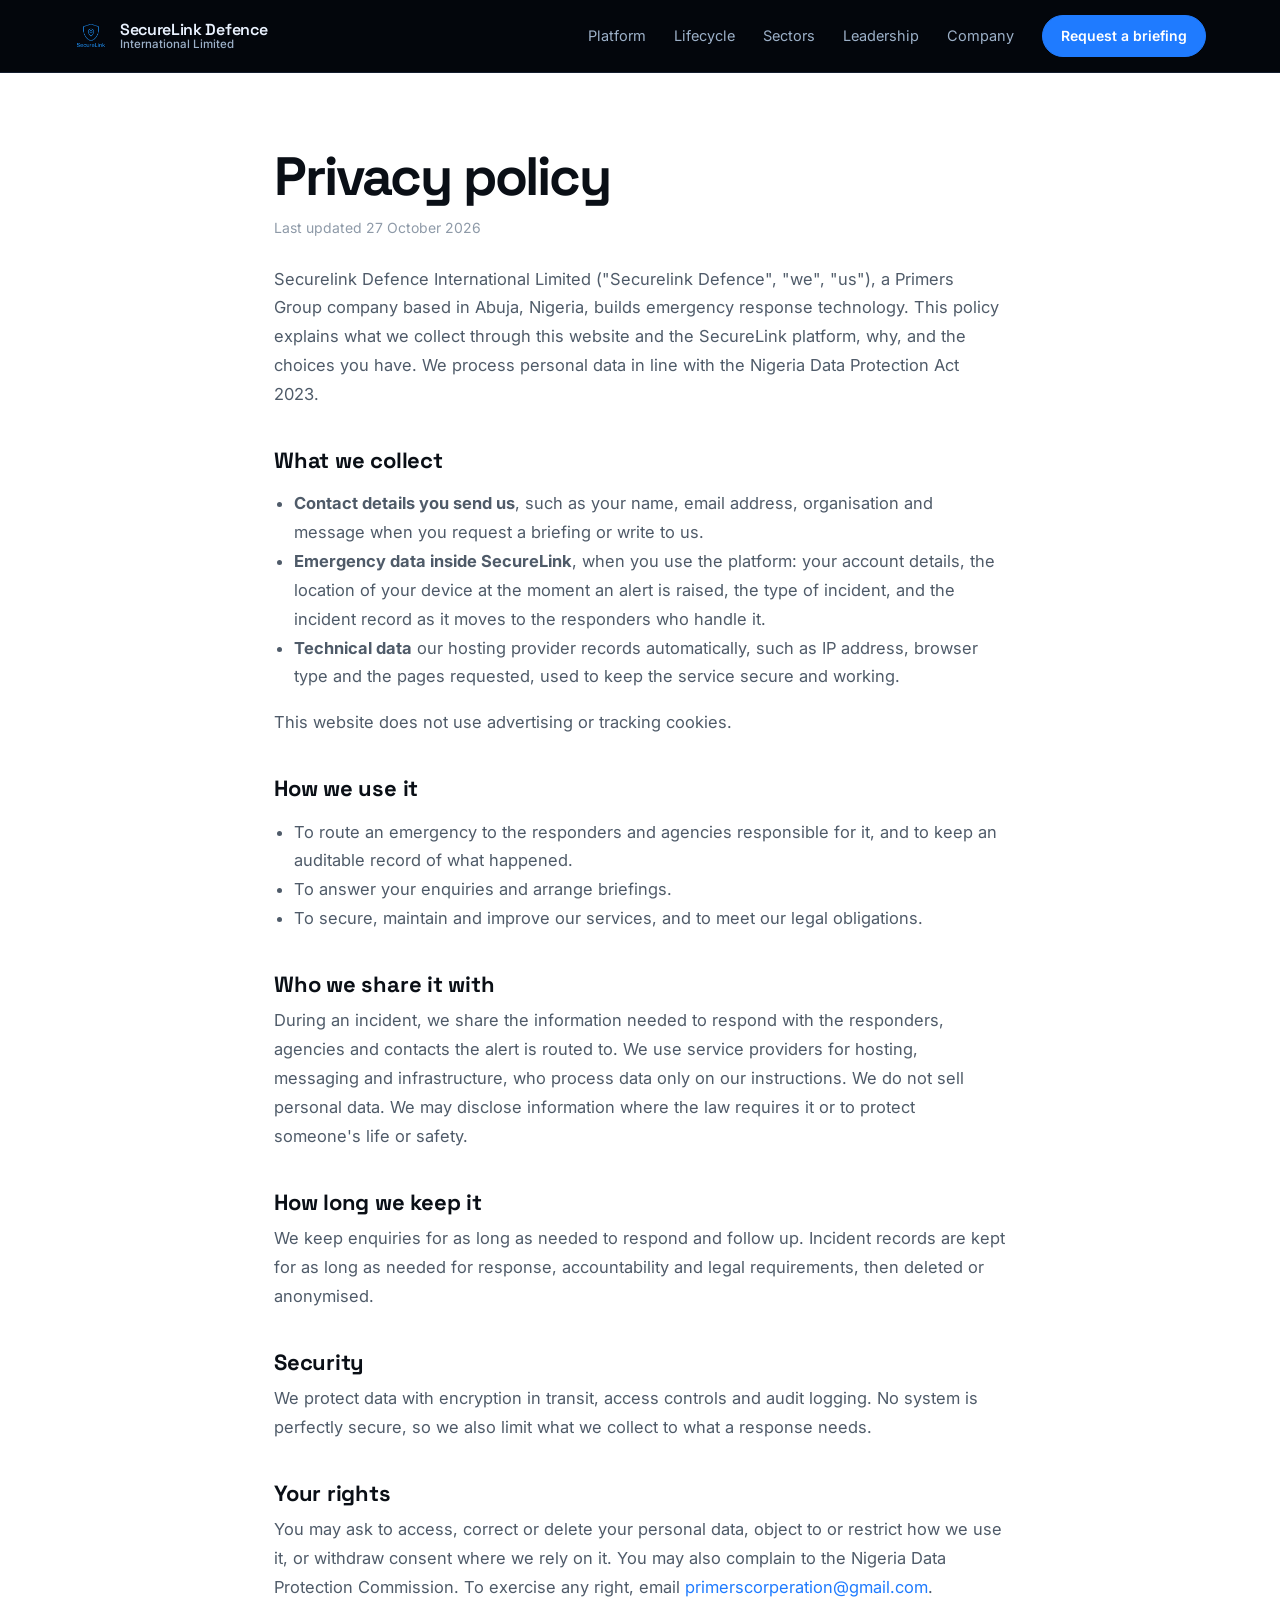
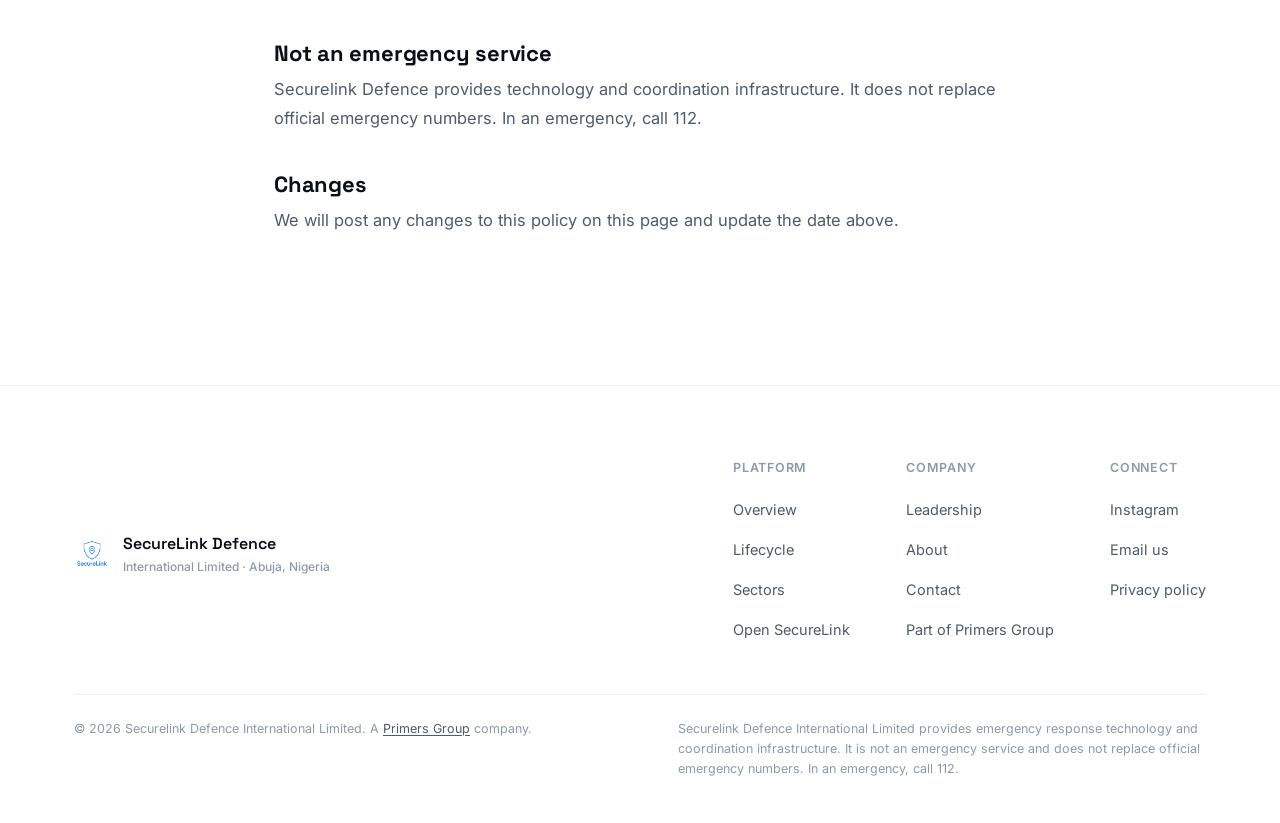
==== privacy/index.html @ c54539e2 "Rebuild Securelink Defence site with team photos, privacy policy and SEO Dark command-centre hero wi" ====
<!doctype html>
<html lang="en-NG">
<head>
<meta charset="utf-8" />
<meta name="viewport" content="width=device-width, initial-scale=1, viewport-fit=cover" />
<title>Privacy policy · Securelink Defence</title>
<meta name="description" content="How Securelink Defence International Limited collects, uses, protects and shares information." />
<link rel="canonical" href="https://securelinkdefence.primersgroup.ng/privacy/" />
<meta name="theme-color" content="#03060c" />
<meta name="robots" content="index,follow,max-image-preview:large" />
<meta property="og:type" content="website" />
<meta property="og:site_name" content="Securelink Defence" />
<meta property="og:title" content="Securelink Defence · When help has to arrive" />
<meta property="og:description" content="Emergency response infrastructure engineered for a locked screen, a dead network, and the seconds that decide an outcome." />
<meta property="og:url" content="https://securelinkdefence.primersgroup.ng/" />
<meta property="og:image" content="https://securelinkdefence.primersgroup.ng/og.jpg" />
<meta property="og:image:width" content="1200" />
<meta property="og:image:height" content="630" />
<meta name="twitter:card" content="summary_large_image" />
<link rel="icon" href="/securelink-logo.png" />
<link rel="apple-touch-icon" href="/securelink-logo.png" />
<link rel="preconnect" href="https://fonts.googleapis.com" />
<link rel="preconnect" href="https://fonts.gstatic.com" crossorigin />
<link href="https://fonts.googleapis.com/css2?family=Space+Grotesk:wght@500;600;700&family=Inter:wght@400;500;600&display=swap" rel="stylesheet" />
<link rel="stylesheet" href="/site.css" />
<script>document.documentElement.classList.add('js')</script>
</head>
<body>
<a class="skip" href="/#main">Skip to content</a>

<nav class="nav page" id="nav">
  <div class="wrap nav-in">
    <a class="brand" href="/" aria-label="Securelink Defence International Limited, home">
      <img src="/securelink-logo.png" alt="" width="34" height="34" />
      <span class="wm">SecureLink Defence<small>International Limited</small></span>
    </a>
    <div class="navlinks" id="navlinks">
      <a href="/#platform">Platform</a>
      <a href="/#lifecycle">Lifecycle</a>
      <a href="/#sectors">Sectors</a>
      <a href="/#team">Leadership</a>
      <a href="/#company">Company</a>
      <a class="btn sm" href="/#contact">Request a briefing</a>
    </div>
    <button class="menu" id="menu" aria-label="Open menu" aria-expanded="false" aria-controls="navlinks"><span></span><span></span></button>
  </div>
</nav>

<main id="main" class="legal"><div class="wrap">
<h1>Privacy policy</h1>
<p class="upd">Last updated 27 October 2026</p>
<p class="intro">Securelink Defence International Limited ("Securelink Defence", "we", "us"), a Primers Group company based in Abuja, Nigeria, builds emergency response technology. This policy explains what we collect through this website and the SecureLink platform, why, and the choices you have. We process personal data in line with the Nigeria Data Protection Act 2023.</p>
<h2>What we collect</h2>
<ul>
<li><b>Contact details you send us</b>, such as your name, email address, organisation and message when you request a briefing or write to us.</li>
<li><b>Emergency data inside SecureLink</b>, when you use the platform: your account details, the location of your device at the moment an alert is raised, the type of incident, and the incident record as it moves to the responders who handle it.</li>
<li><b>Technical data</b> our hosting provider records automatically, such as IP address, browser type and the pages requested, used to keep the service secure and working.</li>
</ul>
<p>This website does not use advertising or tracking cookies.</p>
<h2>How we use it</h2>
<ul>
<li>To route an emergency to the responders and agencies responsible for it, and to keep an auditable record of what happened.</li>
<li>To answer your enquiries and arrange briefings.</li>
<li>To secure, maintain and improve our services, and to meet our legal obligations.</li>
</ul>
<h2>Who we share it with</h2>
<p>During an incident, we share the information needed to respond with the responders, agencies and contacts the alert is routed to. We use service providers for hosting, messaging and infrastructure, who process data only on our instructions. We do not sell personal data. We may disclose information where the law requires it or to protect someone's life or safety.</p>
<h2>How long we keep it</h2>
<p>We keep enquiries for as long as needed to respond and follow up. Incident records are kept for as long as needed for response, accountability and legal requirements, then deleted or anonymised.</p>
<h2>Security</h2>
<p>We protect data with encryption in transit, access controls and audit logging. No system is perfectly secure, so we also limit what we collect to what a response needs.</p>
<h2>Your rights</h2>
<p>You may ask to access, correct or delete your personal data, object to or restrict how we use it, or withdraw consent where we rely on it. You may also complain to the Nigeria Data Protection Commission. To exercise any right, email <a href="mailto:primerscorperation@gmail.com">primerscorperation@gmail.com</a>.</p>
<h2>Not an emergency service</h2>
<p>Securelink Defence provides technology and coordination infrastructure. It does not replace official emergency numbers. In an emergency, call 112.</p>
<h2>Changes</h2>
<p>We will post any changes to this policy on this page and update the date above.</p>
</div></main>

<footer>
  <div class="wrap">
    <div class="foot-top">
      <div class="foot-brand">
        <img src="/securelink-logo.png" alt="" width="36" height="36" />
        <span class="wm">SecureLink Defence<small>International Limited &middot; Abuja, Nigeria</small></span>
      </div>
      <div class="foot-links">
        <div class="foot-col"><h4>Platform</h4><a href="/#platform">Overview</a><a href="/#lifecycle">Lifecycle</a><a href="/#sectors">Sectors</a><a href="https://securelink.primersgroup.ng" target="_blank" rel="noopener">Open SecureLink</a></div>
        <div class="foot-col"><h4>Company</h4><a href="/#team">Leadership</a><a href="/#company">About</a><a href="/#contact">Contact</a><a href="https://primersgroup.ng" target="_blank" rel="noopener">Part of Primers Group</a></div>
        <div class="foot-col"><h4>Connect</h4><a href="https://www.instagram.com/securelink_defence/" target="_blank" rel="noopener me">Instagram</a><a href="mailto:primerscorperation@gmail.com">Email us</a><a href="/privacy/">Privacy policy</a></div>
      </div>
    </div>
    <div class="foot-bottom">
      <span>&copy; 2026 Securelink Defence International Limited. A <a href="https://primersgroup.ng" target="_blank" rel="noopener">Primers Group</a> company.</span>
      <span class="disc">Securelink Defence International Limited provides emergency response technology and coordination infrastructure. It is not an emergency service and does not replace official emergency numbers. In an emergency, call 112.</span>
    </div>
  </div>
</footer>
<script src="/site.js" defer></script>
</body>
</html>
---- site.css ----
:root{
  --bg:#ffffff;--soft:#F5F8FC;--ink:#0A0F16;--ink-2:#4F5B69;--ink-3:#8E9AA8;
  --blue:#1F7BFF;--blue-2:#0A5FD6;--glow:#4DA3FF;--line:#E7ECF2;--line-2:#D9E1EB;
  --night:#03060C;--night-2:#08101C;--night-line:rgba(120,170,255,.14);--night-ink:#EAF2FF;--night-ink-2:#9CB0C8;
  --display:"Space Grotesk",-apple-system,BlinkMacSystemFont,"Segoe UI",sans-serif;
  --sans:Inter,-apple-system,BlinkMacSystemFont,"Segoe UI",Roboto,Helvetica,Arial,sans-serif;
  --wrap:1180px;
}
*{box-sizing:border-box}
html{scroll-behavior:smooth;-webkit-text-size-adjust:100%;scroll-padding-top:80px}
body{margin:0;background:var(--bg);color:var(--ink);font-family:var(--sans);font-size:17px;line-height:1.6;-webkit-font-smoothing:antialiased;text-rendering:optimizeLegibility;overflow-x:hidden}
::selection{background:rgba(31,123,255,.18)}
a{color:inherit;text-decoration:none}
img{max-width:100%;display:block}
.skip{position:absolute;left:-999px;top:8px;background:#fff;color:var(--ink);padding:10px 14px;border-radius:8px;z-index:100}
.skip:focus{left:12px}
:focus-visible{outline:2px solid var(--glow);outline-offset:3px;border-radius:6px}
.wrap{max-width:var(--wrap);margin:0 auto;padding:0 max(24px,env(safe-area-inset-left))}
h1,h2,h3{margin:0;font-family:var(--display);font-weight:700;letter-spacing:-.02em;text-wrap:balance}
h1{font-size:clamp(42px,6.6vw,84px);line-height:1;letter-spacing:-.04em}
h2{font-size:clamp(30px,4.2vw,50px);line-height:1.06;letter-spacing:-.032em;max-width:22ch}
h3{font-size:20px;letter-spacing:-.012em}
p{margin:0}

.btn{display:inline-flex;align-items:center;justify-content:center;gap:9px;min-height:48px;font-weight:600;font-size:15px;padding:12px 24px;border-radius:100px;background:var(--blue);color:#fff;border:1px solid var(--blue);transition:background .2s,transform .2s,box-shadow .2s;box-shadow:0 8px 30px -10px rgba(31,123,255,.7)}
.btn:hover{background:var(--blue-2);border-color:var(--blue-2);transform:translateY(-1px)}
.btn.sm{min-height:42px;padding:9px 18px;font-size:14px;box-shadow:none}
.btn.ghost{background:rgba(255,255,255,.04);color:var(--night-ink);border-color:rgba(160,195,255,.28);box-shadow:none}
.btn.ghost:hover{background:rgba(255,255,255,.1)}
.btn.light{background:#fff;color:var(--ink);border-color:#fff;box-shadow:none}
.btn.light:hover{background:#E6F0FF}
.btn.ghost-l{background:transparent;color:#fff;border-color:rgba(255,255,255,.3);box-shadow:none}
.btn.ghost-l:hover{background:rgba(255,255,255,.08)}

/* nav */
.nav{position:fixed;inset:0 0 auto;z-index:50;transition:background .3s,border-color .3s;border-bottom:1px solid transparent;padding-top:env(safe-area-inset-top)}
.nav.solid{background:rgba(3,6,12,.82);backdrop-filter:saturate(160%) blur(16px);-webkit-backdrop-filter:saturate(160%) blur(16px);border-color:var(--night-line)}
.nav-in{display:flex;align-items:center;gap:26px;height:72px}
.brand{display:flex;align-items:center;gap:12px;margin-right:auto;color:var(--night-ink)}
.brand img{width:34px;height:34px;border-radius:8px}
.brand .wm{font-family:var(--display);font-weight:600;font-size:16px;letter-spacing:-.02em;line-height:1.1}
.brand .wm small{display:block;font-family:var(--sans);font-size:11.5px;font-weight:500;color:var(--night-ink-2);letter-spacing:0}
.navlinks{display:flex;gap:28px;align-items:center}
.navlinks a:not(.btn){font-size:14.5px;color:var(--night-ink-2);transition:color .2s}
.navlinks a:not(.btn):hover{color:#fff}
.menu{display:none;width:44px;height:44px;border:1px solid var(--night-line);border-radius:12px;background:transparent;cursor:pointer;flex-direction:column;justify-content:center;align-items:center;gap:6px}
.menu span{width:18px;height:1.6px;background:#fff;transition:transform .25s}
.menu[aria-expanded=true] span:first-child{transform:translateY(3.8px) rotate(45deg)}
.menu[aria-expanded=true] span:last-child{transform:translateY(-3.8px) rotate(-45deg)}

/* hero */
.hero{position:relative;background:radial-gradient(90% 70% at 72% 40%,#0B2550 0%,var(--night) 62%);color:var(--night-ink);overflow:hidden;padding-top:72px}
.grid-bg{position:absolute;inset:0;background-image:linear-gradient(var(--night-line) 1px,transparent 1px),linear-gradient(90deg,var(--night-line) 1px,transparent 1px);background-size:64px 64px;mask-image:radial-gradient(70% 70% at 60% 40%,#000 0%,transparent 80%);-webkit-mask-image:radial-gradient(70% 70% at 60% 40%,#000 0%,transparent 80%);opacity:.55}
.hero-in{position:relative;display:grid;grid-template-columns:1.05fr .95fr;gap:40px;align-items:center;min-height:min(860px,calc(100svh - 72px));padding-top:72px;padding-bottom:96px}
.tag{display:inline-flex;align-items:center;gap:10px;font-size:13px;font-weight:500;color:var(--night-ink-2);border:1px solid var(--night-line);border-radius:100px;padding:7px 14px;background:rgba(255,255,255,.03);margin-bottom:28px}
.dot{width:7px;height:7px;border-radius:50%;background:#35D07F;box-shadow:0 0 0 0 rgba(53,208,127,.6);animation:ping 2.2s infinite}
@keyframes ping{70%{box-shadow:0 0 0 9px rgba(53,208,127,0)}100%{box-shadow:0 0 0 0 rgba(53,208,127,0)}}
.hero h1{color:#fff;max-width:11ch}
.hero .sub{max-width:52ch;margin-top:26px;color:var(--night-ink-2);font-size:clamp(17px,1.7vw,20px);line-height:1.6}
.hero-cta{display:flex;gap:12px;flex-wrap:wrap;margin-top:36px}
.hero-art{position:relative;aspect-ratio:800/628}
.hero-art img{width:100%;height:100%;object-fit:cover;mask-image:radial-gradient(closest-side,#000 62%,transparent 100%);-webkit-mask-image:radial-gradient(closest-side,#000 62%,transparent 100%);animation:float 7s ease-in-out infinite}
.halo{position:absolute;inset:12%;border-radius:50%;background:radial-gradient(circle,rgba(77,163,255,.45),transparent 65%);filter:blur(30px);animation:breathe 5s ease-in-out infinite}
@keyframes float{50%{transform:translateY(-10px)}}
@keyframes breathe{50%{opacity:.6;transform:scale(1.06)}}
.chip{position:absolute;display:flex;flex-direction:column;gap:2px;padding:11px 15px;border-radius:14px;background:rgba(8,16,28,.72);border:1px solid var(--night-line);backdrop-filter:blur(10px);-webkit-backdrop-filter:blur(10px);font-size:12.5px;color:var(--night-ink-2);box-shadow:0 18px 40px -18px rgba(0,0,0,.8)}
.chip b{font-family:var(--display);font-size:14px;color:#fff;font-weight:600;display:flex;align-items:center;gap:8px}
.chip b::before{content:"";width:7px;height:7px;border-radius:50%;background:var(--glow)}
.chip.ok b::before{background:#35D07F}
.c1{left:-2%;top:14%;animation:float 6s ease-in-out infinite}
.c2{right:-2%;top:44%;animation:float 7.5s ease-in-out infinite .6s}
.c3{left:8%;bottom:6%;animation:float 6.8s ease-in-out infinite 1.2s}

/* sections */
.sec{padding:128px 0}
.soft{background:var(--soft)}
.dark{background:var(--night);color:var(--night-ink)}
.dark h2,.dark h3{color:#fff}
.eyebrow{font-weight:600;font-size:13.5px;color:var(--blue);margin-bottom:16px;letter-spacing:.08em;text-transform:uppercase}
.dark .eyebrow{color:var(--glow)}
.sec-lead{color:var(--ink-2);font-size:19px;line-height:1.62;max-width:60ch;margin-top:22px}
.sec-lead b{color:var(--ink)}
.dark .sec-lead{color:var(--night-ink-2)}
.split{display:grid;grid-template-columns:1fr 1fr;gap:64px;align-items:start}
.statement{font-size:clamp(34px,5vw,60px);max-width:12ch}
.body p{color:var(--ink-2);font-size:17.5px;line-height:1.74}
.body p+p{margin-top:18px}

.triggers{display:grid;grid-template-columns:repeat(4,1fr);gap:16px;margin-top:56px}
.trig{padding:30px 26px;border:1px solid var(--night-line);border-radius:20px;background:linear-gradient(180deg,rgba(31,123,255,.08),rgba(255,255,255,.01))}
.trig svg{width:30px;height:30px;fill:none;stroke:var(--glow);stroke-width:1.5;stroke-linecap:round;stroke-linejoin:round;margin-bottom:22px}
.trig h3{font-size:18px;margin-bottom:8px}
.trig p{color:var(--night-ink-2);font-size:15px;line-height:1.6}

.pillars{display:grid;grid-template-columns:repeat(2,1fr);gap:1px;background:var(--line);border:1px solid var(--line);border-radius:22px;overflow:hidden;margin-top:56px}
.pillar{background:#fff;padding:42px 38px}
.pillar .n{font-family:var(--display);font-size:13px;font-weight:600;color:var(--blue);display:block;margin-bottom:18px}
.pillar h3{margin-bottom:12px;font-size:22px}
.pillar p{color:var(--ink-2);font-size:15.5px;line-height:1.68}

.life{display:grid;grid-template-columns:1fr 1fr;gap:64px;align-items:center}
.chain{list-style:none;margin:0;padding:0;counter-reset:s;position:relative}
.chain::before{content:"";position:absolute;left:19px;top:20px;bottom:20px;width:2px;background:var(--line-2)}
.chain li{counter-increment:s;position:relative;display:flex;align-items:center;gap:18px;padding:9px 0;font-family:var(--display);font-weight:600;font-size:17px;color:var(--ink-3);transition:color .35s}
.chain li::before{content:counter(s,decimal-leading-zero);flex:0 0 40px;height:40px;border-radius:50%;background:#fff;border:1px solid var(--line-2);display:flex;align-items:center;justify-content:center;font-size:12.5px;color:var(--ink-3);position:relative;z-index:1;transition:all .35s}
.chain li.on{color:var(--ink)}
.chain li.on::before{background:var(--blue);border-color:var(--blue);color:#fff;box-shadow:0 0 0 6px rgba(31,123,255,.14)}
.chain li.key::after{content:"Help is confirmed only here";font-family:var(--sans);font-size:12px;font-weight:600;color:var(--blue);background:#E8F1FF;border-radius:100px;padding:4px 10px}

.cards{display:grid;grid-template-columns:repeat(2,1fr);gap:18px;margin-top:56px}
.card{padding:38px 34px;border:1px solid var(--line);border-radius:22px;background:#fff;transition:border-color .25s,transform .25s,box-shadow .25s}
.card:hover{border-color:var(--line-2);transform:translateY(-3px);box-shadow:0 24px 50px -30px rgba(10,30,70,.35)}
.card h3{margin-bottom:12px}
.card p{color:var(--ink-2);font-size:15.5px;line-height:1.68}

.ctx{display:grid;grid-template-columns:1.15fr .85fr;gap:72px;align-items:center}
.stats{display:grid;gap:22px}
.stat{border-left:2px solid var(--glow);padding:6px 0 6px 24px}
.stat .n{font-family:var(--display);font-size:52px;font-weight:700;letter-spacing:-.04em;line-height:1;color:#fff;font-variant-numeric:tabular-nums}
.stat .l{margin-top:10px;color:var(--night-ink-2);font-size:15px;line-height:1.5;max-width:34ch}

.team{display:grid;grid-template-columns:repeat(5,1fr);gap:18px;margin-top:56px}
.person{margin:0}
.ph{aspect-ratio:4/5;border-radius:20px;overflow:hidden;background:var(--soft);position:relative}
.ph img{width:100%;height:100%;object-fit:cover;filter:saturate(.92);transition:transform .6s,filter .4s}
.person:hover .ph img{transform:scale(1.04);filter:saturate(1.05)}
.ph::after{content:"";position:absolute;inset:0;border-radius:inherit;box-shadow:inset 0 0 0 1px rgba(10,15,22,.07)}
.ph.mono{display:flex;align-items:center;justify-content:center;background:radial-gradient(circle at 50% 35%,#163D7A,var(--night))}
.ph.mono span{font-family:var(--display);font-weight:600;font-size:44px;color:#fff;letter-spacing:.02em}
.person figcaption{padding:16px 2px 0}
.person b{display:block;font-family:var(--display);font-weight:600;font-size:16.5px;letter-spacing:-.01em;line-height:1.25}
.person span{display:block;color:var(--blue);font-size:13.5px;font-weight:500;margin-top:4px}

.co{display:grid;grid-template-columns:1.1fr .9fr;gap:64px;align-items:center}
.co .body{margin-top:22px}
.facts{border:1px solid var(--line);border-radius:18px;overflow:hidden;background:#fff;margin-top:34px}
.fact{display:flex;justify-content:space-between;gap:20px;padding:16px 22px;font-size:14.5px;border-bottom:1px solid var(--line)}
.fact:last-child{border-bottom:0}
.fact span{color:var(--ink-3)}
.fact b{font-weight:600;text-align:right}
.fact a{color:var(--blue)}
.eco{margin:0;border-radius:24px;overflow:hidden;background:#000;box-shadow:0 40px 80px -40px rgba(3,10,30,.6)}
.eco img{width:100%;height:auto;aspect-ratio:409/328;object-fit:cover}

.cta-wrap{padding:0 max(24px,env(safe-area-inset-left));margin:128px auto 0;max-width:calc(var(--wrap) + 48px)}
.cta{position:relative;overflow:hidden;text-align:center;background:radial-gradient(80% 120% at 50% 0%,#0E3170,var(--night) 70%);border-radius:30px;padding:96px 24px;color:#fff}
.cta img{width:64px;height:64px;margin:0 auto 26px;border-radius:14px}
.cta h2{color:#fff;margin:0 auto 16px;max-width:18ch}
.cta p{color:var(--night-ink-2);max-width:54ch;margin:0 auto;font-size:18px;line-height:1.6}
.cta .hero-cta{justify-content:center}

footer{padding:72px 0 calc(44px + env(safe-area-inset-bottom));margin-top:110px;border-top:1px solid var(--line)}
.foot-top{display:flex;justify-content:space-between;gap:40px;flex-wrap:wrap}
.foot-brand{display:flex;gap:13px;align-items:center;max-width:340px}
.foot-brand img{width:36px;height:36px;border-radius:8px}
.foot-brand .wm{font-family:var(--display);font-weight:600;font-size:16px}
.foot-brand .wm small{display:block;font-family:var(--sans);font-size:12px;color:var(--ink-3);font-weight:500}
.foot-links{display:flex;gap:56px;flex-wrap:wrap}
.foot-col h4{font-size:12.5px;color:var(--ink-3);margin:0 0 12px;font-weight:600;letter-spacing:.06em;text-transform:uppercase}
.foot-col a{display:block;font-size:14.5px;color:var(--ink-2);padding:8px 0;min-height:40px}
.foot-col a:hover{color:var(--blue)}
.foot-bottom{margin-top:44px;padding-top:24px;border-top:1px solid var(--line);display:flex;justify-content:space-between;gap:16px;flex-wrap:wrap;font-size:12.5px;color:var(--ink-3)}
.foot-bottom a{color:var(--ink-2);text-decoration:underline;text-underline-offset:2px}
.foot-bottom .disc{max-width:66ch;line-height:1.6}

/* legal page */
.legal{padding:150px 0 40px}
.legal .wrap{max-width:780px}
.legal h1{font-size:clamp(36px,5vw,54px);color:var(--ink)}
.legal .upd{color:var(--ink-3);margin-top:12px;font-size:14px}
.legal h2{font-size:22px;margin:40px 0 10px;letter-spacing:-.01em}
.legal p,.legal li{color:var(--ink-2);font-size:16.5px;line-height:1.75}
.legal ul{padding-left:20px}
.legal a{color:var(--blue)}
.nav.page{background:var(--night)}

/* reveal */
.js .reveal{opacity:0;transform:translateY(18px);transition:opacity .8s cubic-bezier(.2,.7,.2,1),transform .8s cubic-bezier(.2,.7,.2,1)}
.js .reveal.in{opacity:1;transform:none}
@media (prefers-reduced-motion:reduce){*{animation:none!important;transition:none!important}.reveal{opacity:1;transform:none}html{scroll-behavior:auto}}

@media (max-width:1080px){
  .team{grid-template-columns:repeat(3,1fr)}
  .triggers{grid-template-columns:repeat(2,1fr)}
}
@media (max-width:900px){
  .menu{display:flex}
  .navlinks{position:fixed;inset:72px 0 auto;flex-direction:column;align-items:stretch;gap:0;padding:12px 24px 24px;background:rgba(3,6,12,.97);border-bottom:1px solid var(--night-line);transform:translateY(-8px);opacity:0;visibility:hidden;transition:all .25s}
  .navlinks.open{transform:none;opacity:1;visibility:visible}
  .navlinks a:not(.btn){padding:14px 0;font-size:17px;border-bottom:1px solid var(--night-line);color:var(--night-ink)}
  .navlinks .btn{margin-top:18px}
  .nav.open{background:rgba(3,6,12,.97)}
  .hero-in{grid-template-columns:1fr;min-height:0;padding-top:40px;padding-bottom:72px;text-align:left}
  .hero-art{max-width:520px;width:100%;margin:8px auto 0}
  .sec{padding:88px 0}
  .split,.life,.ctx,.co{grid-template-columns:1fr;gap:40px}
  .pillars,.cards{grid-template-columns:1fr}
  .cta-wrap{margin-top:88px}
}
@media (max-width:560px){
  body{font-size:16px}
  .team{grid-template-columns:repeat(2,1fr);gap:14px}
  .triggers{grid-template-columns:1fr}
  .pillar,.card{padding:30px 24px}
  .chip{font-size:11.5px;padding:9px 12px}
  .chip b{font-size:13px}
  .c1{left:0;top:6%}.c2{right:0}.c3{left:4%;bottom:2%}
  .hero-cta .btn{flex:1 1 100%}
  .cta{padding:72px 20px;border-radius:24px}
  .stat .n{font-size:44px}
  .chain li.key::after{display:none}
  .brand .wm small{display:none}
  .foot-links{gap:32px}
}
.legal .intro{margin-top:24px}
.legal a.btn{color:#fff}
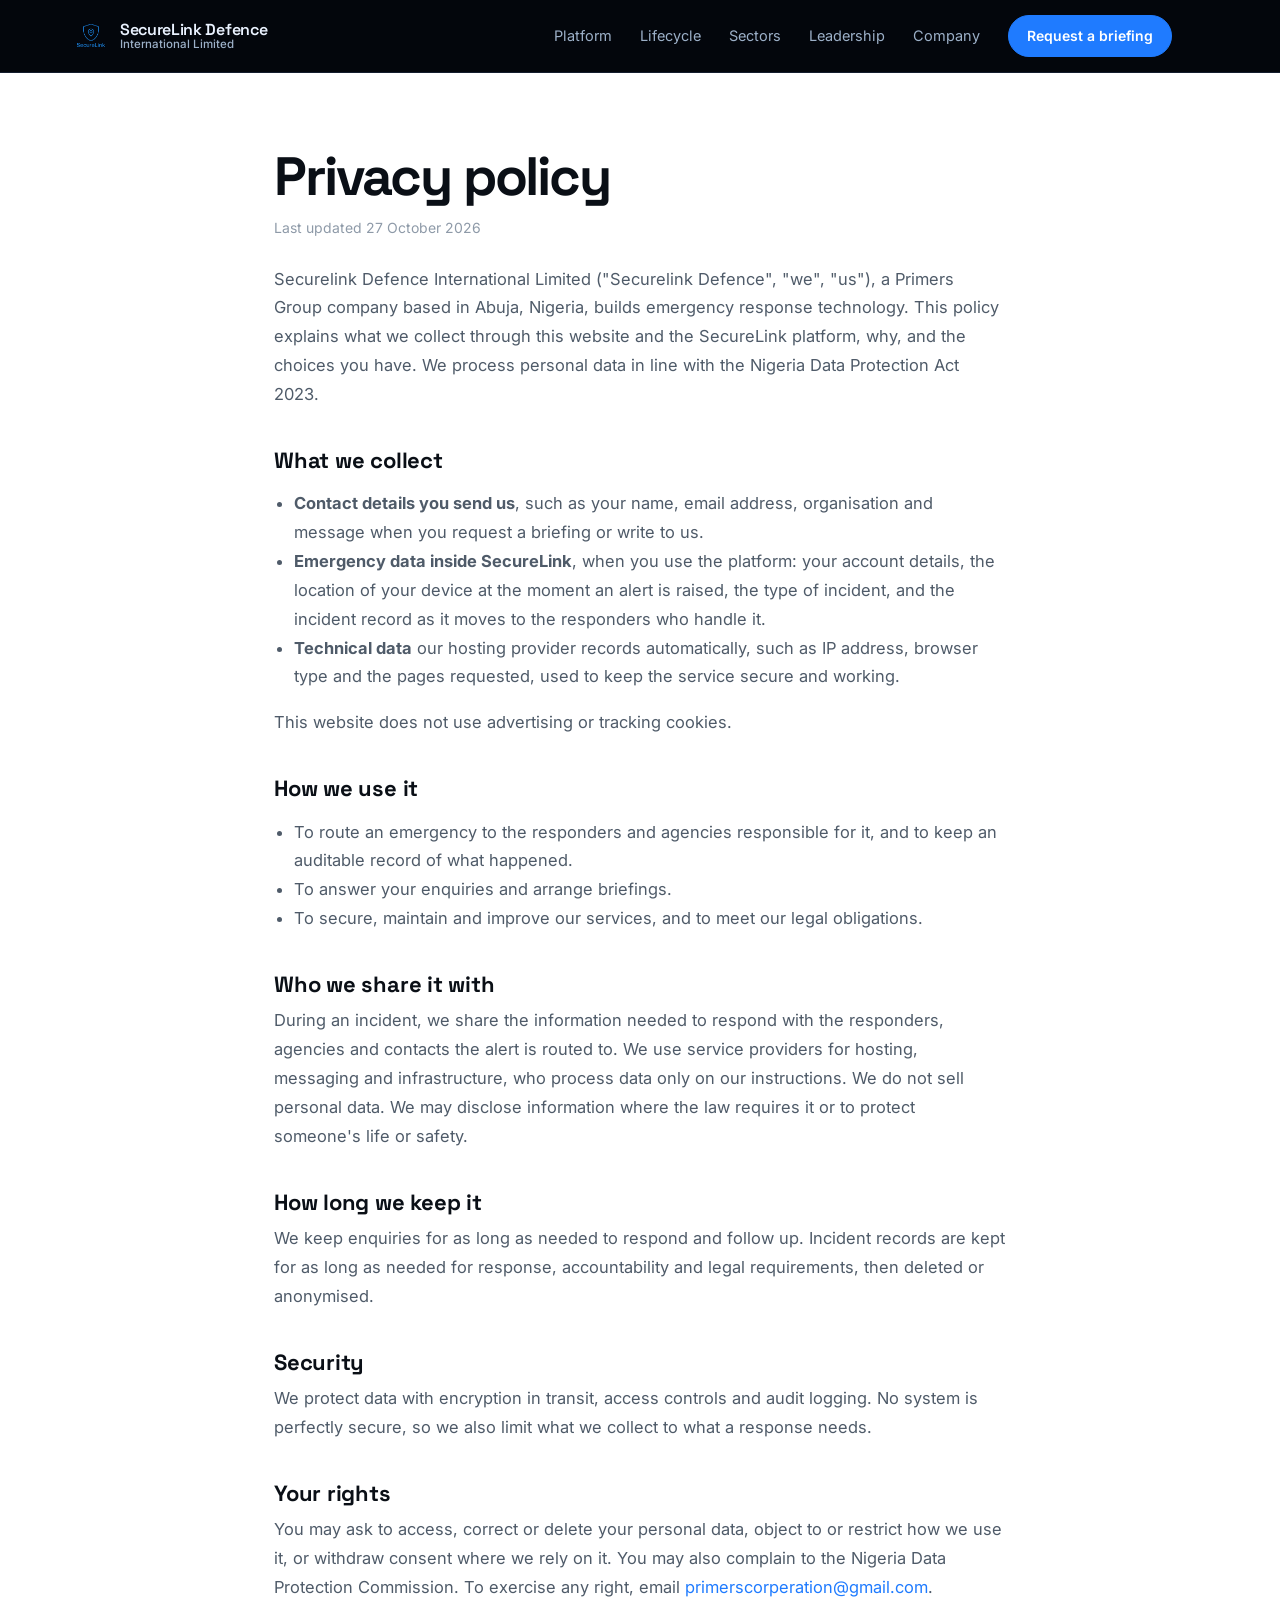
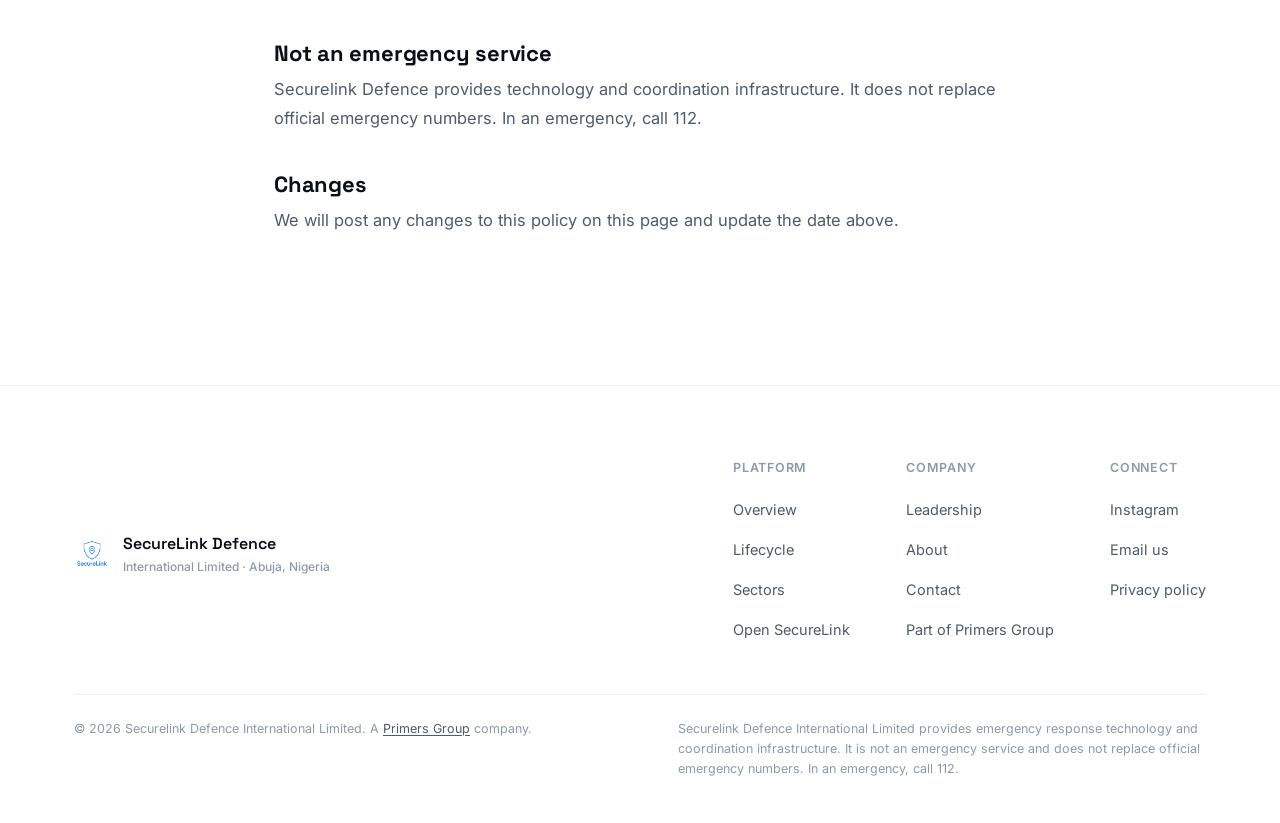
==== commit d7007dfe: "Add the Primers bar: Primers apps grid and your Primers ID, like Google's bar (pinned, integrity-che" ====
--- a/privacy/index.html
+++ b/privacy/index.html
@@ -17,8 +17,10 @@
 <meta property="og:image:width" content="1200" />
 <meta property="og:image:height" content="630" />
 <meta name="twitter:card" content="summary_large_image" />
-<link rel="icon" href="/securelink-logo.png" />
-<link rel="apple-touch-icon" href="/securelink-logo.png" />
+<link rel="icon" href="/favicon.ico" sizes="48x48" />
+<link rel="icon" type="image/png" sizes="96x96" href="/favicon-96.png" />
+<link rel="icon" type="image/png" sizes="192x192" href="/icon-192.png" />
+<link rel="apple-touch-icon" href="/apple-touch-icon.png" />
 <link rel="preconnect" href="https://fonts.googleapis.com" />
 <link rel="preconnect" href="https://fonts.gstatic.com" crossorigin />
 <link href="https://fonts.googleapis.com/css2?family=Space+Grotesk:wght@500;600;700&family=Inter:wght@400;500;600&display=swap" rel="stylesheet" />
@@ -42,6 +44,8 @@
       <a href="/#company">Company</a>
       <a class="btn sm" href="/#contact">Request a briefing</a>
     </div>
+    <!-- Primers bar (apps + your Primers ID), filled in by id.primersgroup.ng/bar.js -->
+    <span id="primers-bar-slot" style="display:flex;align-items:center;margin-left:8px"></span>
     <button class="menu" id="menu" aria-label="Open menu" aria-expanded="false" aria-controls="navlinks"><span></span><span></span></button>
   </div>
 </nav>
@@ -97,5 +101,7 @@
   </div>
 </footer>
 <script src="/site.js" defer></script>
+<script src="https://id.primersgroup.ng/bar-1.0.0.js" integrity="sha384-rXpiakx+MJPCCDxLtpxx4N2rh06qFYNYot4EZfZ04UwXe0N0/mzz1tRFfR1OKee9" crossorigin="anonymous" data-mount="#primers-bar-slot" defer></script>
+<script src="https://primersgroup.ng/assistant/embed-1.1.0.js" integrity="sha384-j7EmwgGvgvWXR0MXFzh3oSnrChiDQSWrmfR8m2Fa30nobeCUhhAfTJ637yGcn8CP" crossorigin="anonymous" data-page="securelink" defer></script>
 </body>
 </html>
--- a/site.css
+++ b/site.css
@@ -88,7 +88,7 @@
 
 .triggers{display:grid;grid-template-columns:repeat(4,1fr);gap:16px;margin-top:56px}
 .trig{padding:30px 26px;border:1px solid var(--night-line);border-radius:20px;background:linear-gradient(180deg,rgba(31,123,255,.08),rgba(255,255,255,.01))}
-.trig svg{width:30px;height:30px;fill:none;stroke:var(--glow);stroke-width:1.5;stroke-linecap:round;stroke-linejoin:round;margin-bottom:22px}
+.trig .tn{display:block;font-family:var(--display);font-size:13px;font-weight:600;color:var(--glow);letter-spacing:.04em;margin-bottom:22px}
 .trig h3{font-size:18px;margin-bottom:8px}
 .trig p{color:var(--night-ink-2);font-size:15px;line-height:1.6}
 
